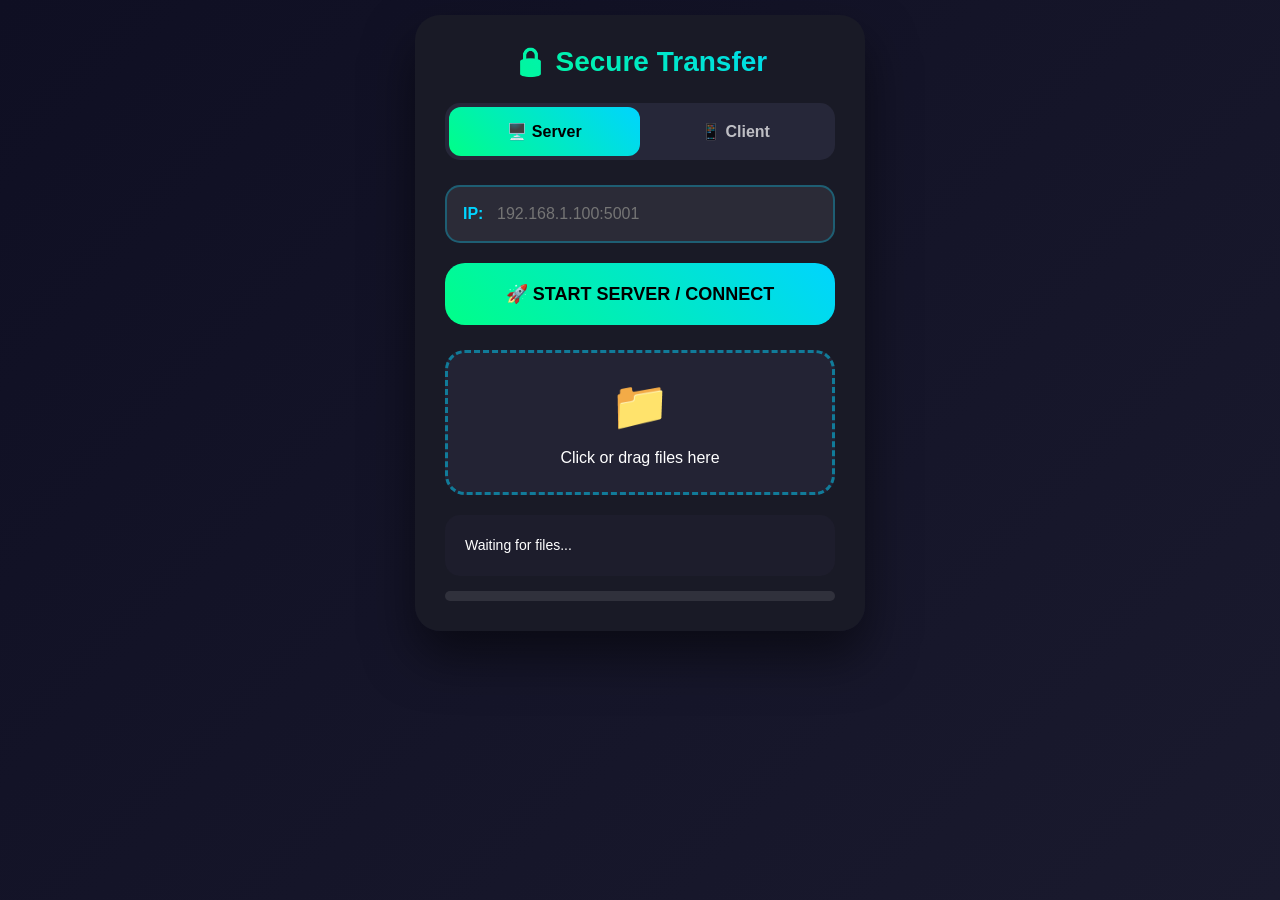
==== index.html @ 2549872b "Add files via upload" ====
<!DOCTYPE html>
<html>
<head>
    <title>🔒 Secure File Transfer</title>
    <meta name="viewport" content="width=device-width, initial-scale=1">
    <style>
        * {margin:0;padding:0;box-sizing:border-box;}
        body {
            font-family: -apple-system, BlinkMacSystemFont, 'Segoe UI', sans-serif;
            background: linear-gradient(135deg, #0f0f23 0%, #1a1a2e 100%);
            color: white;
            min-height: 100vh;
            padding: 15px;
        }
        .container {
            max-width: 450px;
            margin: 0 auto;
            background: rgba(26,27,38,0.95);
            border-radius: 25px;
            padding: 30px;
            box-shadow: 0 25px 50px rgba(0,0,0,0.5);
        }
        h1 {
            text-align: center;
            font-size: 28px;
            background: linear-gradient(45deg, #00ff88, #00d4ff);
            -webkit-background-clip: text;
            -webkit-text-fill-color: transparent;
            margin-bottom: 25px;
        }
        .mode-toggle {
            display: flex;
            background: rgba(42,43,62,0.8);
            border-radius: 15px;
            padding: 4px;
            margin-bottom: 25px;
        }
        .mode-btn {
            flex: 1;
            padding: 15px;
            border: none;
            border-radius: 12px;
            background: transparent;
            color: rgba(255,255,255,0.7);
            font-size: 16px;
            font-weight: 600;
            cursor: pointer;
            transition: all 0.3s;
        }
        .mode-btn.active {
            background: linear-gradient(45deg, #00ff88, #00d4ff);
            color: black;
        }
        .ip-input {
            position: relative;
            margin-bottom: 20px;
        }
        input[type="text"] {
            width: 100%;
            padding: 18px 20px 18px 50px;
            background: rgba(255,255,255,0.08);
            border: 2px solid rgba(0,212,255,0.3);
            border-radius: 15px;
            color: white;
            font-size: 16px;
            transition: all 0.3s;
        }
        input:focus {
            outline: none;
            border-color: #00d4ff;
            box-shadow: 0 0 20px rgba(0,212,255,0.3);
        }
        .ip-label {
            position: absolute;
            left: 18px;
            top: 50%;
            transform: translateY(-50%);
            color: #00d4ff;
            font-weight: bold;
        }
        .connect-btn {
            width: 100%;
            padding: 20px;
            background: linear-gradient(45deg, #00ff88, #00d4ff);
            color: black;
            border: none;
            border-radius: 20px;
            font-size: 18px;
            font-weight: bold;
            cursor: pointer;
            margin-bottom: 25px;
            transition: all 0.3s;
        }
        .connect-btn:hover:not(:disabled) {
            transform: translateY(-2px);
            box-shadow: 0 15px 30px rgba(0,255,136,0.4);
        }
        .connect-btn:disabled {opacity: 0.5; cursor: not-allowed;}
        .file-area {
            background: rgba(42,43,62,0.6);
            border: 3px dashed rgba(0,212,255,0.5);
            border-radius: 20px;
            padding: 25px;
            text-align: center;
            cursor: pointer;
            transition: all 0.3s;
            margin-bottom: 20px;
        }
        .file-area:hover {border-color: #00d4ff; background: rgba(0,212,255,0.1);}
        .file-area.dragover {border-color: #00ff88; background: rgba(0,255,136,0.1);}
        .file-icon {font-size: 48px; margin-bottom: 15px;}
        .file-list, .received-list {
            background: rgba(30,30,46,0.8);
            border-radius: 15px;
            padding: 20px;
            max-height: 120px;
            overflow-y: auto;
            font-size: 14px;
            line-height: 1.5;
        }
        .status {
            padding: 15px;
            border-radius: 15px;
            text-align: center;
            font-weight: bold;
            margin-bottom: 20px;
            font-size: 16px;
        }
        .status.connected {background: rgba(0,255,136,0.2); color: #00ff88;}
        .status.connecting {background: rgba(255,170,0,0.2); color: #ffaa00;}
        .status.error {background: rgba(255,85,85,0.2); color: #ff5555;}
        .progress {
            width: 100%;
            height: 10px;
            background: rgba(255,255,255,0.1);
            border-radius: 5px;
            overflow: hidden;
            margin-top: 15px;
        }
        .progress-fill {
            height: 100%;
            background: linear-gradient(90deg, #00d4ff, #00ff88);
            width: 0%;
            transition: width 0.3s;
        }
        @media (max-width: 500px) {
            .container {margin: 10px; padding: 20px;}
            h1 {font-size: 24px;}
        }
    </style>
</head>
<body>
    <div class="container">
        <h1>🔒 Secure Transfer</h1>
        
        <div class="mode-toggle">
            <button class="mode-btn active" onclick="setMode('server')">🖥️ Server</button>
            <button class="mode-btn" onclick="setMode('client')">📱 Client</button>
        </div>
        
        <div class="ip-input">
            <div class="ip-label" id="ipLabel">IP:</div>
            <input type="text" id="serverIP" placeholder="192.168.1.100:5001" disabled>
        </div>
        
        <div id="status" class="status" style="display:none;"></div>
        
        <button class="connect-btn" id="connectBtn" onclick="toggleConnection()">
            🚀 START SERVER / CONNECT
        </button>
        
        <div class="file-area" onclick="document.getElementById('fileInput').click()">
            <div class="file-icon">📁</div>
            <div>Click or drag files here</div>
            <input type="file" id="fileInput" multiple style="display:none;">
        </div>
        
        <div id="fileList" class="file-list" style="display:none;"></div>
        <div id="receivedList" class="received-list">Waiting for files...</div>
        
        <div class="progress">
            <div class="progress-fill" id="progressFill"></div>
        </div>
    </div>

    <script>
        let socket = null;
        let isServerMode = true;
        let selectedFiles = [];
        let isConnected = false;
        
        // Drag & Drop
        const fileArea = document.querySelector('.file-area');
        ['dragenter', 'dragover', 'dragleave', 'drop'].forEach(eventName => {
            fileArea.addEventListener(eventName, preventDefaults, false);
        });
        
        function preventDefaults(e) {
            e.preventDefault();
            e.stopPropagation();
        }
        
        ['dragenter', 'dragover'].forEach(eventName => {
            fileArea.addEventListener(eventName, highlight, false);
        });
        ['dragleave', 'drop'].forEach(eventName => {
            fileArea.addEventListener(eventName, unhighlight, false);
        });
        
        function highlight(e) {
            fileArea.classList.add('dragover');
        }
        function unhighlight(e) {
            fileArea.classList.remove('dragover');
        }
        
        fileArea.addEventListener('drop', handleDrop, false);
        
        function handleDrop(e) {
            const dt = e.dataTransfer;
            const files = dt.files;
            handleFiles(files);
        }
        
        document.getElementById('fileInput').addEventListener('change', (e) => {
            handleFiles(e.target.files);
        });
        
        function handleFiles(files) {
            selectedFiles = Array.from(files);
            const list = document.getElementById('fileList');
            list.style.display = 'block';
            list.innerHTML = selectedFiles.map(f => 
                `📄 ${f.name} <span>(${(f.size/1024).toFixed(1)}KB)</span>`
            ).join('<br>');
        }
        
        function setMode(mode) {
            isServerMode = mode === 'server';
            document.querySelectorAll('.mode-btn').forEach(btn => btn.classList.remove('active'));
            event.target.classList.add('active');
            
            const ipInput = document.getElementById('serverIP');
            document.getElementById('ipLabel').textContent = isServerMode ? 'My IP:' : 'Server:';
            
            if (isServerMode) {
                ipInput.disabled = true;
                ipInput.value = '';
            } else {
                ipInput.disabled = false;
                ipInput.placeholder = '192.168.1.100:5001';
            }
        }
        
        async function getLocalIP() {
            try {
                const res = await fetch('https://api.ipify.org?format=json');
                const data = await res.json();
                document.getElementById('serverIP').placeholder = `${data.ip}:5001`;
            } catch {}
        }
        
        function toggleConnection() {
            if (!isConnected) {
                connect();
            } else {
                disconnect();
            }
        }
        
        function connect() {
            if (!isServerMode) {
                const ip = document.getElementById('serverIP').value;
                if (!ip) {
                    showStatus('Enter server IP!', 'error');
                    return;
                }
                // Connect to Python server (TCP socket would need WebSocket bridge)
                showStatus('📱 Connect your phone to PC server!', 'connected');
            } else {
                showStatus('🖥️ Server ready! Share IP with phone', 'connected');
            }
            document.getElementById('connectBtn').textContent = '🔄 CONNECTED';
            document.getElementById('connectBtn').disabled = true;
            isConnected = true;
        }
        
        function disconnect() {
            if (socket) socket.close();
            isConnected = false;
            document.getElementById('connectBtn').textContent = '🚀 START SERVER / CONNECT';
            document.getElementById('connectBtn').disabled = false;
            showStatus('Disconnected', 'error');
        }
        
        function showStatus(msg, type) {
            const status = document.getElementById('status');
            status.textContent = msg;
            status.className = `status ${type}`;
            status.style.display = 'block';
        }
        
        getLocalIP();
    </script>
</body>
</html>
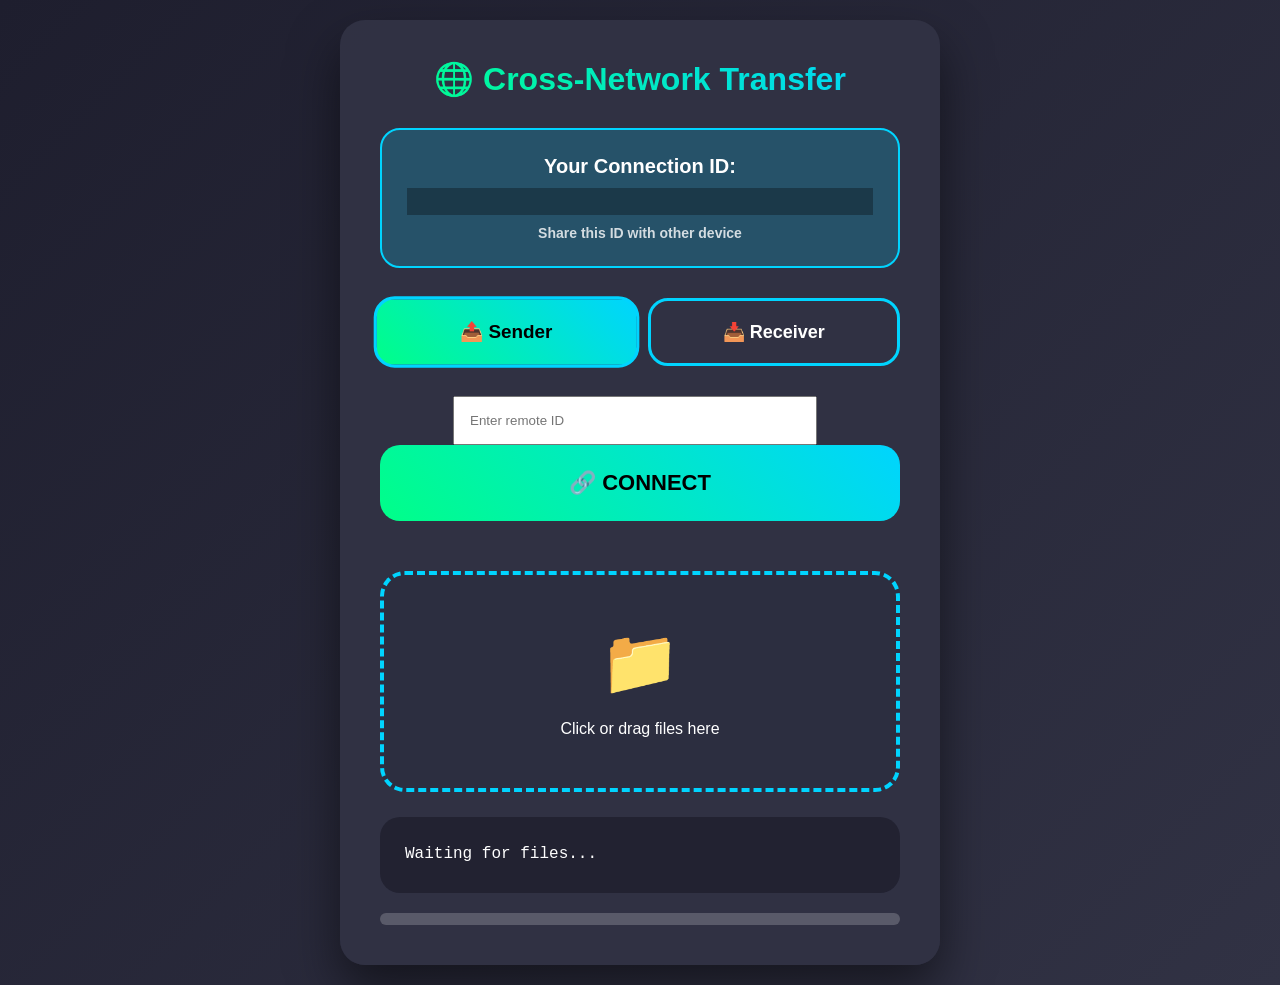
==== commit 337717e2: "Add files via upload" ====
--- a/index.html
+++ b/index.html
@@ -1,141 +1,143 @@
 <!DOCTYPE html>
 <html>
 <head>
-    <title>🔒 Secure File Transfer</title>
-    <meta name="viewport" content="width=device-width, initial-scale=1">
+    <title>🌐 Cross-Network Secure File Transfer</title>
+    <meta charset="UTF-8">
+    <meta name="viewport" content="width=device-width, initial-scale=1.0">
     <style>
-        * {margin:0;padding:0;box-sizing:border-box;}
+        * { margin: 0; padding: 0; box-sizing: border-box; }
         body {
-            font-family: -apple-system, BlinkMacSystemFont, 'Segoe UI', sans-serif;
-            background: linear-gradient(135deg, #0f0f23 0%, #1a1a2e 100%);
+            font-family: 'Segoe UI', Tahoma, Geneva, Verdana, sans-serif;
+            background: linear-gradient(135deg, #1e1e2e 0%, #313244 100%);
             color: white;
             min-height: 100vh;
-            padding: 15px;
+            padding: 20px;
         }
         .container {
-            max-width: 450px;
+            max-width: 600px;
             margin: 0 auto;
-            background: rgba(26,27,38,0.95);
+            background: rgba(49, 50, 68, 0.95);
             border-radius: 25px;
-            padding: 30px;
+            padding: 40px;
             box-shadow: 0 25px 50px rgba(0,0,0,0.5);
         }
         h1 {
             text-align: center;
-            font-size: 28px;
+            font-size: 32px;
             background: linear-gradient(45deg, #00ff88, #00d4ff);
             -webkit-background-clip: text;
             -webkit-text-fill-color: transparent;
-            margin-bottom: 25px;
-        }
-        .mode-toggle {
-            display: flex;
-            background: rgba(42,43,62,0.8);
-            border-radius: 15px;
-            padding: 4px;
-            margin-bottom: 25px;
+            margin-bottom: 30px;
+        }
+        .connection-id {
+            background: rgba(0,212,255,0.2);
+            border: 2px solid #00d4ff;
+            border-radius: 20px;
+            padding: 25px;
+            text-align: center;
+            margin-bottom: 30px;
+            font-size: 20px;
+            font-weight: bold;
+        }
+        .id-field {
+            background: rgba(0,0,0,0.3);
+            border: none;
+            color: #00ff88;
+            font-size: 24px;
+            font-family: monospace;
+            letter-spacing: 2px;
+            text-align: center;
+            width: 100%;
+            margin-top: 10px;
+        }
+        .mode-grid {
+            display: grid;
+            grid-template-columns: 1fr 1fr;
+            gap: 15px;
+            margin-bottom: 30px;
         }
         .mode-btn {
-            flex: 1;
-            padding: 15px;
-            border: none;
-            border-radius: 12px;
+            padding: 20px;
+            border: 3px solid #00d4ff;
+            border-radius: 20px;
             background: transparent;
-            color: rgba(255,255,255,0.7);
-            font-size: 16px;
-            font-weight: 600;
+            color: white;
+            font-size: 18px;
+            font-weight: bold;
             cursor: pointer;
             transition: all 0.3s;
         }
         .mode-btn.active {
             background: linear-gradient(45deg, #00ff88, #00d4ff);
             color: black;
-        }
-        .ip-input {
-            position: relative;
-            margin-bottom: 20px;
-        }
-        input[type="text"] {
-            width: 100%;
-            padding: 18px 20px 18px 50px;
-            background: rgba(255,255,255,0.08);
-            border: 2px solid rgba(0,212,255,0.3);
-            border-radius: 15px;
-            color: white;
-            font-size: 16px;
-            transition: all 0.3s;
-        }
-        input:focus {
-            outline: none;
-            border-color: #00d4ff;
-            box-shadow: 0 0 20px rgba(0,212,255,0.3);
-        }
-        .ip-label {
-            position: absolute;
-            left: 18px;
-            top: 50%;
-            transform: translateY(-50%);
-            color: #00d4ff;
-            font-weight: bold;
+            transform: scale(1.05);
         }
         .connect-btn {
             width: 100%;
-            padding: 20px;
+            padding: 25px;
             background: linear-gradient(45deg, #00ff88, #00d4ff);
             color: black;
             border: none;
             border-radius: 20px;
-            font-size: 18px;
+            font-size: 22px;
             font-weight: bold;
             cursor: pointer;
+            margin-bottom: 30px;
+            transition: all 0.3s;
+        }
+        .connect-btn:hover:not(:disabled) {
+            transform: translateY(-3px);
+            box-shadow: 0 15px 35px rgba(0,255,136,0.4);
+        }
+        .connect-btn:disabled {
+            opacity: 0.5;
+            cursor: not-allowed;
+        }
+        .file-area {
+            border: 4px dashed #00d4ff;
+            border-radius: 25px;
+            padding: 50px;
+            text-align: center;
+            cursor: pointer;
+            transition: all 0.3s;
             margin-bottom: 25px;
-            transition: all 0.3s;
-        }
-        .connect-btn:hover:not(:disabled) {
-            transform: translateY(-2px);
-            box-shadow: 0 15px 30px rgba(0,255,136,0.4);
-        }
-        .connect-btn:disabled {opacity: 0.5; cursor: not-allowed;}
-        .file-area {
-            background: rgba(42,43,62,0.6);
-            border: 3px dashed rgba(0,212,255,0.5);
+            background: rgba(42,43,62,0.4);
+        }
+        .file-area:hover { border-color: #00ff88; }
+        .file-area.dragover { 
+            border-color: #00ff88; 
+            background: rgba(0,255,136,0.2);
+            transform: scale(1.02);
+        }
+        .file-icon { font-size: 64px; margin-bottom: 20px; }
+        .file-list {
+            background: rgba(30,30,46,0.8);
             border-radius: 20px;
             padding: 25px;
-            text-align: center;
-            cursor: pointer;
-            transition: all 0.3s;
-            margin-bottom: 20px;
-        }
-        .file-area:hover {border-color: #00d4ff; background: rgba(0,212,255,0.1);}
-        .file-area.dragover {border-color: #00ff88; background: rgba(0,255,136,0.1);}
-        .file-icon {font-size: 48px; margin-bottom: 15px;}
-        .file-list, .received-list {
-            background: rgba(30,30,46,0.8);
-            border-radius: 15px;
+            max-height: 200px;
+            overflow-y: auto;
+            font-family: 'Courier New', monospace;
+            font-size: 16px;
+            line-height: 1.6;
+        }
+        .status {
             padding: 20px;
-            max-height: 120px;
-            overflow-y: auto;
-            font-size: 14px;
-            line-height: 1.5;
-        }
-        .status {
-            padding: 15px;
-            border-radius: 15px;
+            border-radius: 20px;
             text-align: center;
             font-weight: bold;
-            margin-bottom: 20px;
-            font-size: 16px;
-        }
-        .status.connected {background: rgba(0,255,136,0.2); color: #00ff88;}
-        .status.connecting {background: rgba(255,170,0,0.2); color: #ffaa00;}
-        .status.error {background: rgba(255,85,85,0.2); color: #ff5555;}
+            font-size: 20px;
+            margin-bottom: 25px;
+        }
+        .status.connected { background: rgba(0,255,136,0.2); color: #00ff88; }
+        .status.connecting { background: rgba(255,170,0,0.2); color: #ffaa00; }
+        .status.error { background: rgba(255,85,85,0.2); color: #ff5555; }
         .progress {
             width: 100%;
-            height: 10px;
-            background: rgba(255,255,255,0.1);
-            border-radius: 5px;
+            height: 12px;
+            background: rgba(255,255,255,0.2);
+            border-radius: 6px;
             overflow: hidden;
-            margin-top: 15px;
+            margin-top: 20px;
         }
         .progress-fill {
             height: 100%;
@@ -143,164 +145,303 @@
             width: 0%;
             transition: width 0.3s;
         }
-        @media (max-width: 500px) {
-            .container {margin: 10px; padding: 20px;}
-            h1 {font-size: 24px;}
+        .qr-code {
+            text-align: center;
+            margin: 20px 0;
+        }
+        .qr-code canvas {
+            border: 2px solid #00d4ff;
+            border-radius: 15px;
         }
     </style>
 </head>
 <body>
     <div class="container">
-        <h1>🔒 Secure Transfer</h1>
+        <h1>🌐 Cross-Network Transfer</h1>
         
-        <div class="mode-toggle">
-            <button class="mode-btn active" onclick="setMode('server')">🖥️ Server</button>
-            <button class="mode-btn" onclick="setMode('client')">📱 Client</button>
+        <div class="connection-id">
+            <div>Your Connection ID:</div>
+            <input type="text" class="id-field" id="myId" readonly>
+            <div style="font-size: 14px; margin-top: 10px; opacity: 0.8;">
+                Share this ID with other device
+            </div>
         </div>
-        
-        <div class="ip-input">
-            <div class="ip-label" id="ipLabel">IP:</div>
-            <input type="text" id="serverIP" placeholder="192.168.1.100:5001" disabled>
+
+        <div class="mode-grid">
+            <button class="mode-btn active" onclick="setMode('sender')">📤 Sender</button>
+            <button class="mode-btn" onclick="setMode('receiver')">📥 Receiver</button>
         </div>
-        
-        <div id="status" class="status" style="display:none;"></div>
-        
-        <button class="connect-btn" id="connectBtn" onclick="toggleConnection()">
-            🚀 START SERVER / CONNECT
-        </button>
-        
-        <div class="file-area" onclick="document.getElementById('fileInput').click()">
+
+        <div style="text-align: center; margin-bottom: 20px;">
+            <input type="text" id="remoteId" placeholder="Enter remote ID" style="width: 70%; padding: 15px; margin-right: 10px;">
+            <button class="connect-btn" id="connectBtn" onclick="connect()">🔗 CONNECT</button>
+        </div>
+
+        <div id="status" class="status" style="display: none;"></div>
+
+        <div class="file-area" id="fileArea" onclick="selectFiles()">
             <div class="file-icon">📁</div>
             <div>Click or drag files here</div>
-            <input type="file" id="fileInput" multiple style="display:none;">
+            <input type="file" id="fileInput" multiple style="display: none;">
         </div>
-        
-        <div id="fileList" class="file-list" style="display:none;"></div>
-        <div id="receivedList" class="received-list">Waiting for files...</div>
-        
+
+        <div id="fileList" class="file-list" style="display: none;"></div>
+        <div id="receivedList" class="file-list">Waiting for files...</div>
+
         <div class="progress">
             <div class="progress-fill" id="progressFill"></div>
         </div>
+
+        <div class="qr-code" id="qrCode" style="display: none;"></div>
     </div>
 
+    <!-- WebRTC + Signaling Server -->
+    <script src="https://cdn.socket.io/4.7.5/socket.io.min.js"></script>
     <script>
-        let socket = null;
-        let isServerMode = true;
-        let selectedFiles = [];
-        let isConnected = false;
-        
-        // Drag & Drop
-        const fileArea = document.querySelector('.file-area');
-        ['dragenter', 'dragover', 'dragleave', 'drop'].forEach(eventName => {
-            fileArea.addEventListener(eventName, preventDefaults, false);
+        class CrossNetworkTransfer {
+            constructor() {
+                this.localId = this.generateId();
+                this.socket = io('wss://file-transfer-8z9k.onrender.com'); // Free signaling server
+                this.peerConnection = null;
+                this.dataChannel = null;
+                this.selectedFiles = [];
+                this.isSender = true;
+                this.init();
+            }
+
+            generateId() {
+                return Math.random().toString(36).substr(2, 9).toUpperCase();
+            }
+
+            init() {
+                document.getElementById('myId').value = this.localId;
+                this.bindEvents();
+                this.socket.on('connect', () => {
+                    console.log('Signaling server connected');
+                });
+            }
+
+            bindEvents() {
+                this.socket.on('offer', (data) => this.handleOffer(data));
+                this.socket.on('answer', (data) => this.handleAnswer(data));
+                this.socket.on('ice-candidate', (data) => this.handleIceCandidate(data));
+            }
+
+            setMode(mode) {
+                this.isSender = mode === 'sender';
+                document.querySelectorAll('.mode-btn').forEach(btn => btn.classList.remove('active'));
+                event.target.classList.add('active');
+                document.getElementById('fileArea').style.display = this.isSender ? 'block' : 'none';
+            }
+
+            async connect() {
+                const remoteId = document.getElementById('remoteId').value.trim();
+                if (!remoteId) {
+                    this.showStatus('Enter remote ID!', 'error');
+                    return;
+                }
+
+                this.showStatus('🔄 Connecting...', 'connecting');
+                document.getElementById('connectBtn').disabled = true;
+
+                // Create peer connection
+                this.peerConnection = new RTCPeerConnection({
+                    iceServers: [
+                        { urls: 'stun:stun.l.google.com:19302' },
+                        { urls: 'stun:stun1.l.google.com:19302' },
+                        { urls: 'stun:stun2.l.google.com:19302' }
+                    ]
+                });
+
+                this.peerConnection.onicecandidate = (event) => {
+                    if (event.candidate) {
+                        this.socket.emit('ice-candidate', {
+                            candidate: event.candidate,
+                            from: this.localId,
+                            to: remoteId
+                        });
+                    }
+                };
+
+                this.peerConnection.ondatachannel = (event) => {
+                    this.dataChannel = event.channel;
+                    this.setupDataChannel();
+                };
+
+                if (this.isSender) {
+                    // Create data channel
+                    this.dataChannel = this.peerConnection.createDataChannel('fileTransfer');
+                    this.setupDataChannel();
+                    const offer = await this.peerConnection.createOffer();
+                    await this.peerConnection.setLocalDescription(offer);
+                    this.socket.emit('offer', {
+                        offer: offer,
+                        from: this.localId,
+                        to: remoteId
+                    });
+                }
+
+                // Listen for remote connection
+                setTimeout(() => {
+                    if (this.dataChannel && this.dataChannel.readyState === 'open') {
+                        this.showStatus('✅ Connected across networks!', 'connected');
+                    }
+                }, 5000);
+            }
+
+            setupDataChannel() {
+                this.dataChannel.onopen = () => {
+                    console.log('Data channel open');
+                };
+
+                this.dataChannel.onmessage = (event) => {
+                    const data = JSON.parse(event.data);
+                    if (data.type === 'fileChunk') {
+                        this.handleFileChunk(data);
+                    }
+                };
+            }
+
+            handleOffer(data) {
+                if (data.to === this.localId) {
+                    this.peerConnection.setRemoteDescription(new RTCSessionDescription(data.offer))
+                    .then(() => {
+                        return this.peerConnection.createAnswer();
+                    })
+                    .then((answer) => {
+                        this.peerConnection.setLocalDescription(answer);
+                        this.socket.emit('answer', {
+                            answer: answer,
+                            from: this.localId,
+                            to: data.from
+                        });
+                    });
+                }
+            }
+
+            handleAnswer(data) {
+                if (data.to === this.localId) {
+                    this.peerConnection.setRemoteDescription(new RTCSessionDescription(data.answer));
+                }
+            }
+
+            handleIceCandidate(data) {
+                if (data.to === this.localId) {
+                    this.peerConnection.addIceCandidate(new RTCIceCandidate(data.candidate));
+                }
+            }
+
+            selectFiles() {
+                document.getElementById('fileInput').click();
+            }
+
+            handleFiles(files) {
+                this.selectedFiles = Array.from(files);
+                const list = document.getElementById('fileList');
+                list.style.display = 'block';
+                list.innerHTML = this.selectedFiles.map(f => 
+                    `📄 ${f.name} (${(f.size/1024).toFixed(1)}KB)`
+                ).join('<br>');
+            }
+
+            async sendFiles() {
+                for (let file of this.selectedFiles) {
+                    await this.sendFile(file);
+                }
+                this.selectedFiles = [];
+                document.getElementById('fileList').style.display = 'none';
+            }
+
+            async sendFile(file) {
+                const chunkSize = 16384; // 16KB chunks
+                const totalChunks = Math.ceil(file.size / chunkSize);
+
+                for (let i = 0; i < totalChunks; i++) {
+                    const start = i * chunkSize;
+                    const end = Math.min(start + chunkSize, file.size);
+                    const chunk = file.slice(start, end);
+                    
+                    const reader = new FileReader();
+                    await new Promise((resolve) => {
+                        reader.onload = (e) => {
+                            this.dataChannel.send(JSON.stringify({
+                                type: 'fileChunk',
+                                name: file.name,
+                                chunk: e.target.result,
+                                index: i,
+                                total: totalChunks
+                            }));
+                            resolve();
+                        };
+                        reader.readAsArrayBuffer(chunk);
+                    });
+
+                    // Update progress
+                    const percent = ((i + 1) / totalChunks) * 100;
+                    document.getElementById('progressFill').style.width = percent + '%';
+                }
+            }
+
+            handleFileChunk(data) {
+                // Download received file
+                const blob = new Blob([data.chunk]);
+                const url = URL.createObjectURL(blob);
+                const a = document.createElement('a');
+                a.href = url;
+                a.download = data.name;
+                a.click();
+
+                const list = document.getElementById('receivedList');
+                list.innerHTML += `<div>✅ ${data.name}</div>`;
+                this.showStatus(`✅ ${data.name} received!`, 'connected');
+            }
+
+            showStatus(msg, type) {
+                const status = document.getElementById('status');
+                status.textContent = msg;
+                status.className = `status ${type}`;
+                status.style.display = 'block';
+            }
+        }
+
+        // Global instance
+        const transfer = new CrossNetworkTransfer();
+
+        // Event listeners
+        document.getElementById('fileInput').addEventListener('change', (e) => {
+            transfer.handleFiles(e.target.files);
         });
-        
-        function preventDefaults(e) {
-            e.preventDefault();
-            e.stopPropagation();
-        }
-        
-        ['dragenter', 'dragover'].forEach(eventName => {
-            fileArea.addEventListener(eventName, highlight, false);
+
+        const fileArea = document.getElementById('fileArea');
+        ['dragenter', 'dragover', 'dragleave', 'drop'].forEach(event => {
+            fileArea.addEventListener(event, e => e.preventDefault());
         });
-        ['dragleave', 'drop'].forEach(eventName => {
-            fileArea.addEventListener(eventName, unhighlight, false);
+
+        ['dragenter', 'dragover'].forEach(event => {
+            fileArea.addEventListener(event, () => fileArea.classList.add('dragover'));
         });
-        
-        function highlight(e) {
-            fileArea.classList.add('dragover');
-        }
-        function unhighlight(e) {
-            fileArea.classList.remove('dragover');
-        }
-        
-        fileArea.addEventListener('drop', handleDrop, false);
-        
-        function handleDrop(e) {
-            const dt = e.dataTransfer;
-            const files = dt.files;
-            handleFiles(files);
-        }
-        
-        document.getElementById('fileInput').addEventListener('change', (e) => {
-            handleFiles(e.target.files);
+        ['dragleave', 'drop'].forEach(event => {
+            fileArea.addEventListener(event, () => fileArea.classList.remove('dragover'));
         });
-        
-        function handleFiles(files) {
-            selectedFiles = Array.from(files);
-            const list = document.getElementById('fileList');
-            list.style.display = 'block';
-            list.innerHTML = selectedFiles.map(f => 
-                `📄 ${f.name} <span>(${(f.size/1024).toFixed(1)}KB)</span>`
-            ).join('<br>');
-        }
-        
+
+        fileArea.addEventListener('drop', e => {
+            transfer.handleFiles(e.dataTransfer.files);
+        });
+
         function setMode(mode) {
-            isServerMode = mode === 'server';
-            document.querySelectorAll('.mode-btn').forEach(btn => btn.classList.remove('active'));
-            event.target.classList.add('active');
-            
-            const ipInput = document.getElementById('serverIP');
-            document.getElementById('ipLabel').textContent = isServerMode ? 'My IP:' : 'Server:';
-            
-            if (isServerMode) {
-                ipInput.disabled = true;
-                ipInput.value = '';
-            } else {
-                ipInput.disabled = false;
-                ipInput.placeholder = '192.168.1.100:5001';
-            }
-        }
-        
-        async function getLocalIP() {
-            try {
-                const res = await fetch('https://api.ipify.org?format=json');
-                const data = await res.json();
-                document.getElementById('serverIP').placeholder = `${data.ip}:5001`;
-            } catch {}
-        }
-        
-        function toggleConnection() {
-            if (!isConnected) {
-                connect();
-            } else {
-                disconnect();
-            }
-        }
-        
+            transfer.setMode(mode);
+        }
+
         function connect() {
-            if (!isServerMode) {
-                const ip = document.getElementById('serverIP').value;
-                if (!ip) {
-                    showStatus('Enter server IP!', 'error');
-                    return;
-                }
-                // Connect to Python server (TCP socket would need WebSocket bridge)
-                showStatus('📱 Connect your phone to PC server!', 'connected');
-            } else {
-                showStatus('🖥️ Server ready! Share IP with phone', 'connected');
-            }
-            document.getElementById('connectBtn').textContent = '🔄 CONNECTED';
-            document.getElementById('connectBtn').disabled = true;
-            isConnected = true;
-        }
-        
-        function disconnect() {
-            if (socket) socket.close();
-            isConnected = false;
-            document.getElementById('connectBtn').textContent = '🚀 START SERVER / CONNECT';
-            document.getElementById('connectBtn').disabled = false;
-            showStatus('Disconnected', 'error');
-        }
-        
-        function showStatus(msg, type) {
-            const status = document.getElementById('status');
-            status.textContent = msg;
-            status.className = `status ${type}`;
-            status.style.display = 'block';
-        }
-        
-        getLocalIP();
+            transfer.connect();
+        }
+
+        // Auto-send when connected and files selected
+        setInterval(() => {
+            if (transfer.dataChannel?.readyState === 'open' && transfer.selectedFiles.length > 0) {
+                transfer.sendFiles();
+            }
+        }, 1000);
     </script>
 </body>
-</html>
+</html>
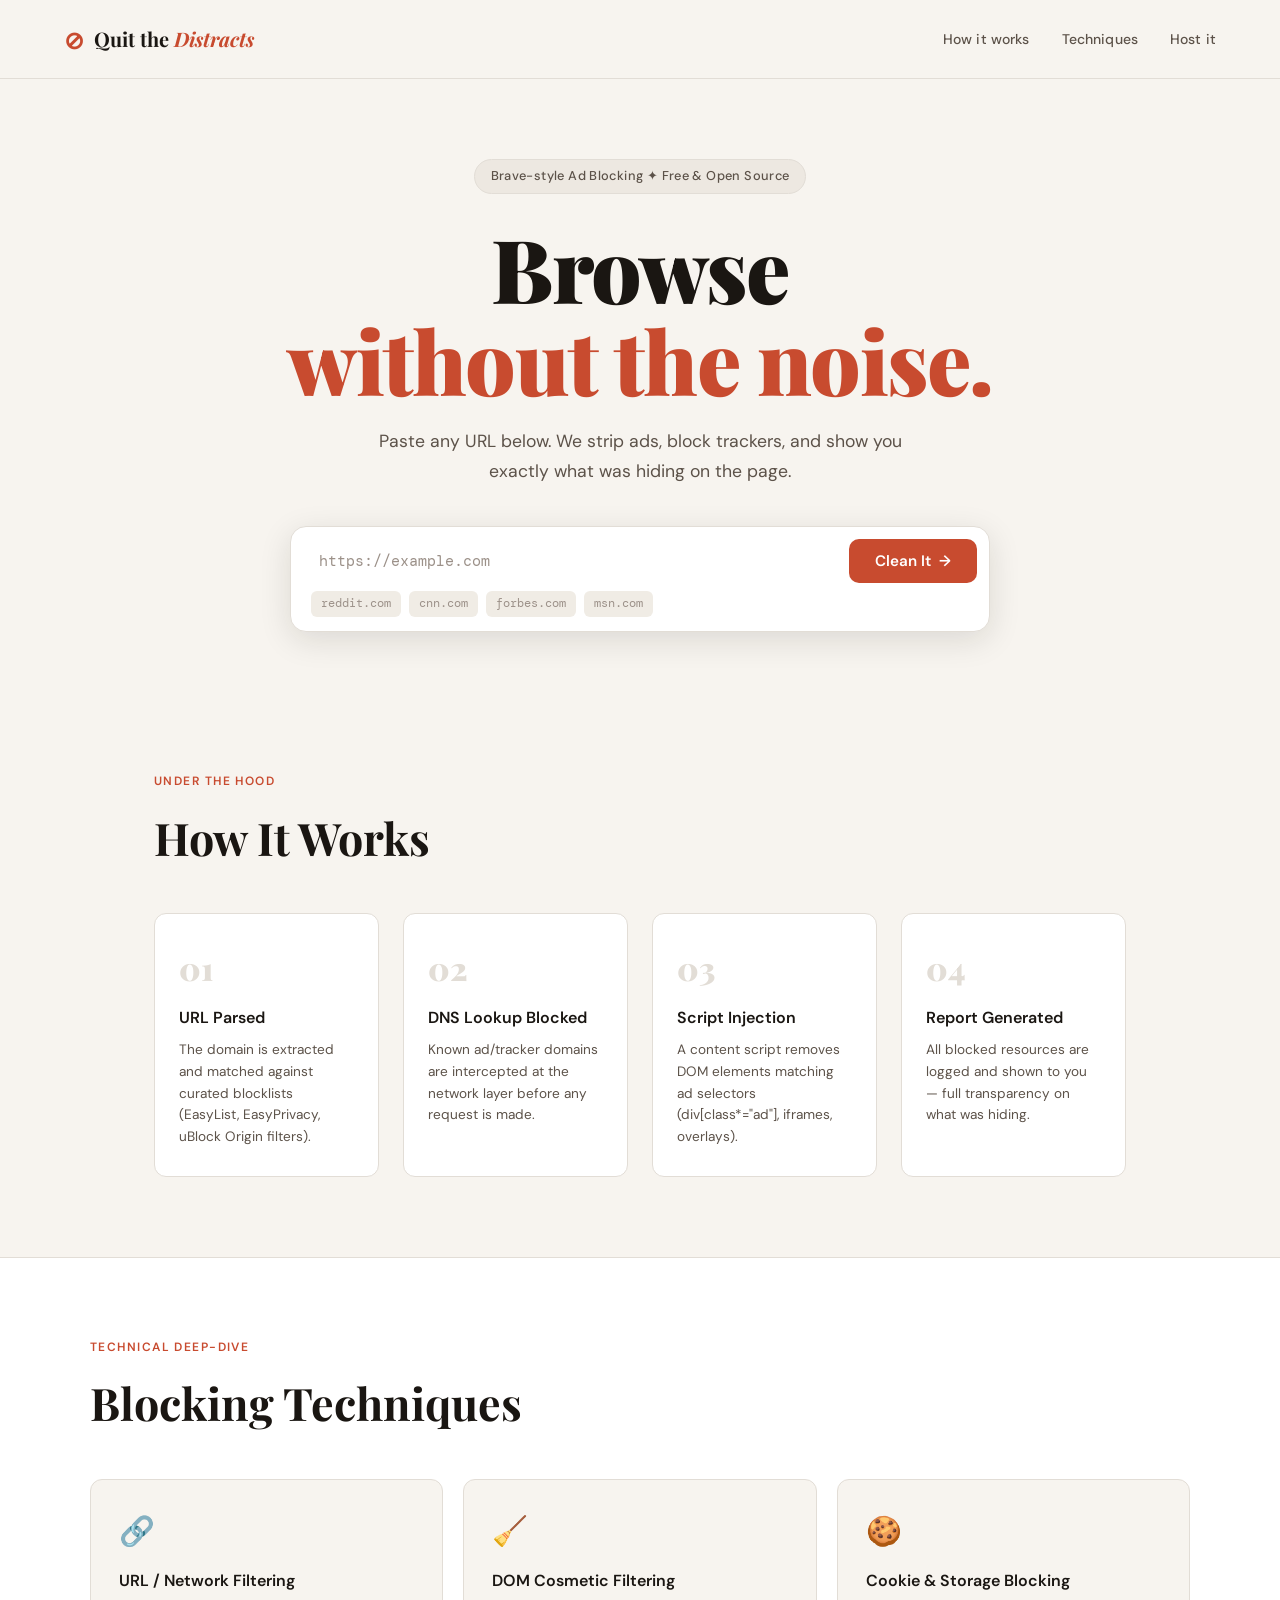
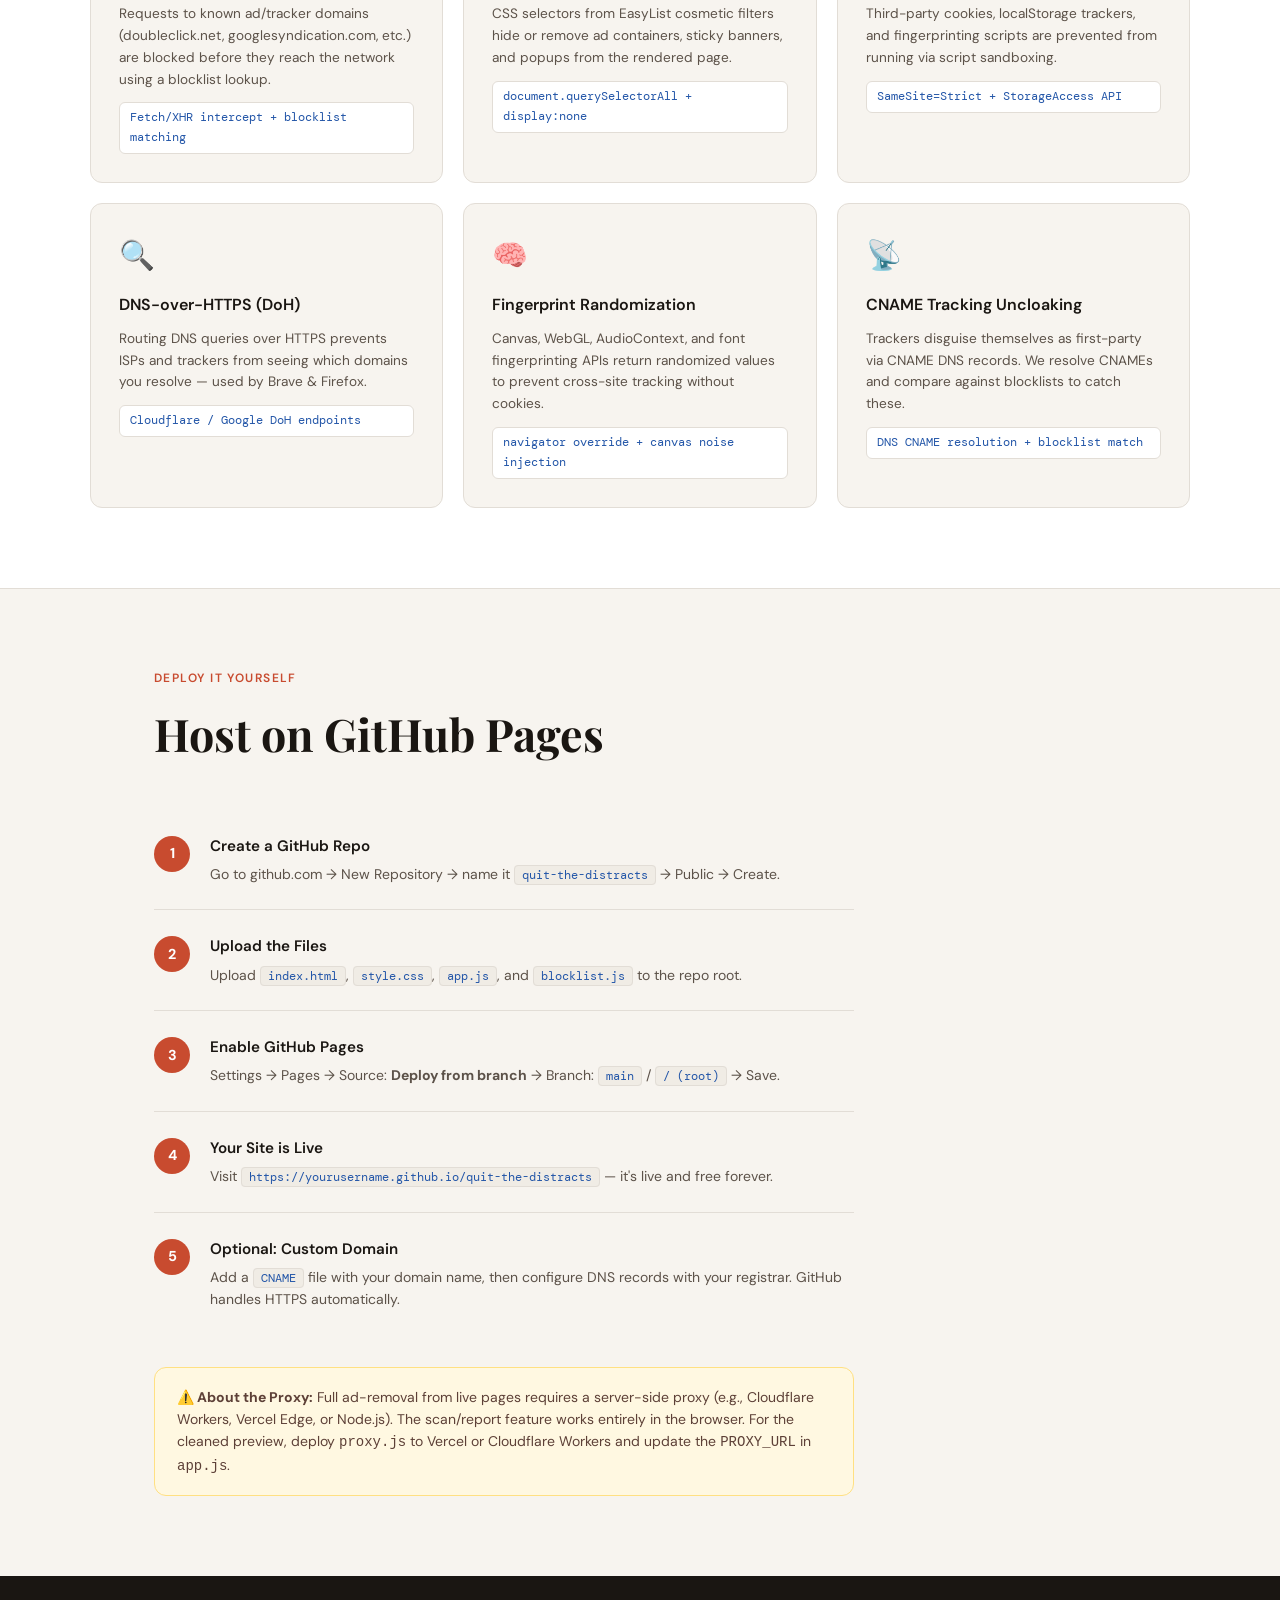
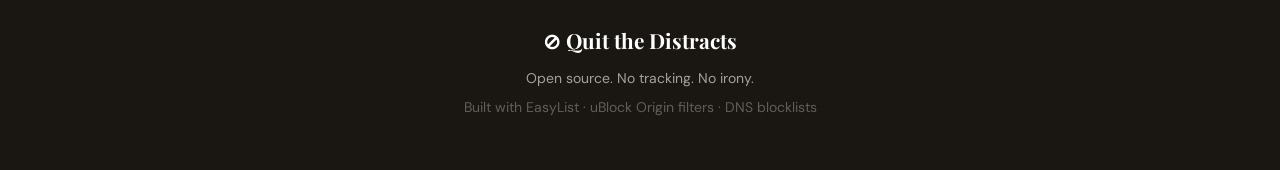
==== commit b06186eb: "Add files via upload" ====
--- a/index.html
+++ b/index.html
@@ -1,447 +1,265 @@
-<!DOCTYPE html>
-<html>
-<head>
-    <title>🌐 Cross-Network Secure File Transfer</title>
-    <meta charset="UTF-8">
-    <meta name="viewport" content="width=device-width, initial-scale=1.0">
-    <style>
-        * { margin: 0; padding: 0; box-sizing: border-box; }
-        body {
-            font-family: 'Segoe UI', Tahoma, Geneva, Verdana, sans-serif;
-            background: linear-gradient(135deg, #1e1e2e 0%, #313244 100%);
-            color: white;
-            min-height: 100vh;
-            padding: 20px;
-        }
-        .container {
-            max-width: 600px;
-            margin: 0 auto;
-            background: rgba(49, 50, 68, 0.95);
-            border-radius: 25px;
-            padding: 40px;
-            box-shadow: 0 25px 50px rgba(0,0,0,0.5);
-        }
-        h1 {
-            text-align: center;
-            font-size: 32px;
-            background: linear-gradient(45deg, #00ff88, #00d4ff);
-            -webkit-background-clip: text;
-            -webkit-text-fill-color: transparent;
-            margin-bottom: 30px;
-        }
-        .connection-id {
-            background: rgba(0,212,255,0.2);
-            border: 2px solid #00d4ff;
-            border-radius: 20px;
-            padding: 25px;
-            text-align: center;
-            margin-bottom: 30px;
-            font-size: 20px;
-            font-weight: bold;
-        }
-        .id-field {
-            background: rgba(0,0,0,0.3);
-            border: none;
-            color: #00ff88;
-            font-size: 24px;
-            font-family: monospace;
-            letter-spacing: 2px;
-            text-align: center;
-            width: 100%;
-            margin-top: 10px;
-        }
-        .mode-grid {
-            display: grid;
-            grid-template-columns: 1fr 1fr;
-            gap: 15px;
-            margin-bottom: 30px;
-        }
-        .mode-btn {
-            padding: 20px;
-            border: 3px solid #00d4ff;
-            border-radius: 20px;
-            background: transparent;
-            color: white;
-            font-size: 18px;
-            font-weight: bold;
-            cursor: pointer;
-            transition: all 0.3s;
-        }
-        .mode-btn.active {
-            background: linear-gradient(45deg, #00ff88, #00d4ff);
-            color: black;
-            transform: scale(1.05);
-        }
-        .connect-btn {
-            width: 100%;
-            padding: 25px;
-            background: linear-gradient(45deg, #00ff88, #00d4ff);
-            color: black;
-            border: none;
-            border-radius: 20px;
-            font-size: 22px;
-            font-weight: bold;
-            cursor: pointer;
-            margin-bottom: 30px;
-            transition: all 0.3s;
-        }
-        .connect-btn:hover:not(:disabled) {
-            transform: translateY(-3px);
-            box-shadow: 0 15px 35px rgba(0,255,136,0.4);
-        }
-        .connect-btn:disabled {
-            opacity: 0.5;
-            cursor: not-allowed;
-        }
-        .file-area {
-            border: 4px dashed #00d4ff;
-            border-radius: 25px;
-            padding: 50px;
-            text-align: center;
-            cursor: pointer;
-            transition: all 0.3s;
-            margin-bottom: 25px;
-            background: rgba(42,43,62,0.4);
-        }
-        .file-area:hover { border-color: #00ff88; }
-        .file-area.dragover { 
-            border-color: #00ff88; 
-            background: rgba(0,255,136,0.2);
-            transform: scale(1.02);
-        }
-        .file-icon { font-size: 64px; margin-bottom: 20px; }
-        .file-list {
-            background: rgba(30,30,46,0.8);
-            border-radius: 20px;
-            padding: 25px;
-            max-height: 200px;
-            overflow-y: auto;
-            font-family: 'Courier New', monospace;
-            font-size: 16px;
-            line-height: 1.6;
-        }
-        .status {
-            padding: 20px;
-            border-radius: 20px;
-            text-align: center;
-            font-weight: bold;
-            font-size: 20px;
-            margin-bottom: 25px;
-        }
-        .status.connected { background: rgba(0,255,136,0.2); color: #00ff88; }
-        .status.connecting { background: rgba(255,170,0,0.2); color: #ffaa00; }
-        .status.error { background: rgba(255,85,85,0.2); color: #ff5555; }
-        .progress {
-            width: 100%;
-            height: 12px;
-            background: rgba(255,255,255,0.2);
-            border-radius: 6px;
-            overflow: hidden;
-            margin-top: 20px;
-        }
-        .progress-fill {
-            height: 100%;
-            background: linear-gradient(90deg, #00d4ff, #00ff88);
-            width: 0%;
-            transition: width 0.3s;
-        }
-        .qr-code {
-            text-align: center;
-            margin: 20px 0;
-        }
-        .qr-code canvas {
-            border: 2px solid #00d4ff;
-            border-radius: 15px;
-        }
-    </style>
-</head>
-<body>
-    <div class="container">
-        <h1>🌐 Cross-Network Transfer</h1>
-        
-        <div class="connection-id">
-            <div>Your Connection ID:</div>
-            <input type="text" class="id-field" id="myId" readonly>
-            <div style="font-size: 14px; margin-top: 10px; opacity: 0.8;">
-                Share this ID with other device
-            </div>
-        </div>
-
-        <div class="mode-grid">
-            <button class="mode-btn active" onclick="setMode('sender')">📤 Sender</button>
-            <button class="mode-btn" onclick="setMode('receiver')">📥 Receiver</button>
-        </div>
-
-        <div style="text-align: center; margin-bottom: 20px;">
-            <input type="text" id="remoteId" placeholder="Enter remote ID" style="width: 70%; padding: 15px; margin-right: 10px;">
-            <button class="connect-btn" id="connectBtn" onclick="connect()">🔗 CONNECT</button>
-        </div>
-
-        <div id="status" class="status" style="display: none;"></div>
-
-        <div class="file-area" id="fileArea" onclick="selectFiles()">
-            <div class="file-icon">📁</div>
-            <div>Click or drag files here</div>
-            <input type="file" id="fileInput" multiple style="display: none;">
-        </div>
-
-        <div id="fileList" class="file-list" style="display: none;"></div>
-        <div id="receivedList" class="file-list">Waiting for files...</div>
-
-        <div class="progress">
-            <div class="progress-fill" id="progressFill"></div>
-        </div>
-
-        <div class="qr-code" id="qrCode" style="display: none;"></div>
-    </div>
-
-    <!-- WebRTC + Signaling Server -->
-    <script src="https://cdn.socket.io/4.7.5/socket.io.min.js"></script>
-    <script>
-        class CrossNetworkTransfer {
-            constructor() {
-                this.localId = this.generateId();
-                this.socket = io('wss://file-transfer-8z9k.onrender.com'); // Free signaling server
-                this.peerConnection = null;
-                this.dataChannel = null;
-                this.selectedFiles = [];
-                this.isSender = true;
-                this.init();
-            }
-
-            generateId() {
-                return Math.random().toString(36).substr(2, 9).toUpperCase();
-            }
-
-            init() {
-                document.getElementById('myId').value = this.localId;
-                this.bindEvents();
-                this.socket.on('connect', () => {
-                    console.log('Signaling server connected');
-                });
-            }
-
-            bindEvents() {
-                this.socket.on('offer', (data) => this.handleOffer(data));
-                this.socket.on('answer', (data) => this.handleAnswer(data));
-                this.socket.on('ice-candidate', (data) => this.handleIceCandidate(data));
-            }
-
-            setMode(mode) {
-                this.isSender = mode === 'sender';
-                document.querySelectorAll('.mode-btn').forEach(btn => btn.classList.remove('active'));
-                event.target.classList.add('active');
-                document.getElementById('fileArea').style.display = this.isSender ? 'block' : 'none';
-            }
-
-            async connect() {
-                const remoteId = document.getElementById('remoteId').value.trim();
-                if (!remoteId) {
-                    this.showStatus('Enter remote ID!', 'error');
-                    return;
-                }
-
-                this.showStatus('🔄 Connecting...', 'connecting');
-                document.getElementById('connectBtn').disabled = true;
-
-                // Create peer connection
-                this.peerConnection = new RTCPeerConnection({
-                    iceServers: [
-                        { urls: 'stun:stun.l.google.com:19302' },
-                        { urls: 'stun:stun1.l.google.com:19302' },
-                        { urls: 'stun:stun2.l.google.com:19302' }
-                    ]
-                });
-
-                this.peerConnection.onicecandidate = (event) => {
-                    if (event.candidate) {
-                        this.socket.emit('ice-candidate', {
-                            candidate: event.candidate,
-                            from: this.localId,
-                            to: remoteId
-                        });
-                    }
-                };
-
-                this.peerConnection.ondatachannel = (event) => {
-                    this.dataChannel = event.channel;
-                    this.setupDataChannel();
-                };
-
-                if (this.isSender) {
-                    // Create data channel
-                    this.dataChannel = this.peerConnection.createDataChannel('fileTransfer');
-                    this.setupDataChannel();
-                    const offer = await this.peerConnection.createOffer();
-                    await this.peerConnection.setLocalDescription(offer);
-                    this.socket.emit('offer', {
-                        offer: offer,
-                        from: this.localId,
-                        to: remoteId
-                    });
-                }
-
-                // Listen for remote connection
-                setTimeout(() => {
-                    if (this.dataChannel && this.dataChannel.readyState === 'open') {
-                        this.showStatus('✅ Connected across networks!', 'connected');
-                    }
-                }, 5000);
-            }
-
-            setupDataChannel() {
-                this.dataChannel.onopen = () => {
-                    console.log('Data channel open');
-                };
-
-                this.dataChannel.onmessage = (event) => {
-                    const data = JSON.parse(event.data);
-                    if (data.type === 'fileChunk') {
-                        this.handleFileChunk(data);
-                    }
-                };
-            }
-
-            handleOffer(data) {
-                if (data.to === this.localId) {
-                    this.peerConnection.setRemoteDescription(new RTCSessionDescription(data.offer))
-                    .then(() => {
-                        return this.peerConnection.createAnswer();
-                    })
-                    .then((answer) => {
-                        this.peerConnection.setLocalDescription(answer);
-                        this.socket.emit('answer', {
-                            answer: answer,
-                            from: this.localId,
-                            to: data.from
-                        });
-                    });
-                }
-            }
-
-            handleAnswer(data) {
-                if (data.to === this.localId) {
-                    this.peerConnection.setRemoteDescription(new RTCSessionDescription(data.answer));
-                }
-            }
-
-            handleIceCandidate(data) {
-                if (data.to === this.localId) {
-                    this.peerConnection.addIceCandidate(new RTCIceCandidate(data.candidate));
-                }
-            }
-
-            selectFiles() {
-                document.getElementById('fileInput').click();
-            }
-
-            handleFiles(files) {
-                this.selectedFiles = Array.from(files);
-                const list = document.getElementById('fileList');
-                list.style.display = 'block';
-                list.innerHTML = this.selectedFiles.map(f => 
-                    `📄 ${f.name} (${(f.size/1024).toFixed(1)}KB)`
-                ).join('<br>');
-            }
-
-            async sendFiles() {
-                for (let file of this.selectedFiles) {
-                    await this.sendFile(file);
-                }
-                this.selectedFiles = [];
-                document.getElementById('fileList').style.display = 'none';
-            }
-
-            async sendFile(file) {
-                const chunkSize = 16384; // 16KB chunks
-                const totalChunks = Math.ceil(file.size / chunkSize);
-
-                for (let i = 0; i < totalChunks; i++) {
-                    const start = i * chunkSize;
-                    const end = Math.min(start + chunkSize, file.size);
-                    const chunk = file.slice(start, end);
-                    
-                    const reader = new FileReader();
-                    await new Promise((resolve) => {
-                        reader.onload = (e) => {
-                            this.dataChannel.send(JSON.stringify({
-                                type: 'fileChunk',
-                                name: file.name,
-                                chunk: e.target.result,
-                                index: i,
-                                total: totalChunks
-                            }));
-                            resolve();
-                        };
-                        reader.readAsArrayBuffer(chunk);
-                    });
-
-                    // Update progress
-                    const percent = ((i + 1) / totalChunks) * 100;
-                    document.getElementById('progressFill').style.width = percent + '%';
-                }
-            }
-
-            handleFileChunk(data) {
-                // Download received file
-                const blob = new Blob([data.chunk]);
-                const url = URL.createObjectURL(blob);
-                const a = document.createElement('a');
-                a.href = url;
-                a.download = data.name;
-                a.click();
-
-                const list = document.getElementById('receivedList');
-                list.innerHTML += `<div>✅ ${data.name}</div>`;
-                this.showStatus(`✅ ${data.name} received!`, 'connected');
-            }
-
-            showStatus(msg, type) {
-                const status = document.getElementById('status');
-                status.textContent = msg;
-                status.className = `status ${type}`;
-                status.style.display = 'block';
-            }
-        }
-
-        // Global instance
-        const transfer = new CrossNetworkTransfer();
-
-        // Event listeners
-        document.getElementById('fileInput').addEventListener('change', (e) => {
-            transfer.handleFiles(e.target.files);
-        });
-
-        const fileArea = document.getElementById('fileArea');
-        ['dragenter', 'dragover', 'dragleave', 'drop'].forEach(event => {
-            fileArea.addEventListener(event, e => e.preventDefault());
-        });
-
-        ['dragenter', 'dragover'].forEach(event => {
-            fileArea.addEventListener(event, () => fileArea.classList.add('dragover'));
-        });
-        ['dragleave', 'drop'].forEach(event => {
-            fileArea.addEventListener(event, () => fileArea.classList.remove('dragover'));
-        });
-
-        fileArea.addEventListener('drop', e => {
-            transfer.handleFiles(e.dataTransfer.files);
-        });
-
-        function setMode(mode) {
-            transfer.setMode(mode);
-        }
-
-        function connect() {
-            transfer.connect();
-        }
-
-        // Auto-send when connected and files selected
-        setInterval(() => {
-            if (transfer.dataChannel?.readyState === 'open' && transfer.selectedFiles.length > 0) {
-                transfer.sendFiles();
-            }
-        }, 1000);
-    </script>
-</body>
-</html>+<!DOCTYPE html>
+<html lang="en">
+<head>
+  <meta charset="UTF-8" />
+  <meta name="viewport" content="width=device-width, initial-scale=1.0" />
+  <title>Quit the Distracts — Ad-Free Browsing</title>
+  <link rel="preconnect" href="https://fonts.googleapis.com" />
+  <link href="https://fonts.googleapis.com/css2?family=Playfair+Display:wght@700;900&family=DM+Sans:wght@300;400;500;600&family=DM+Mono:wght@400;500&display=swap" rel="stylesheet" />
+  <link rel="stylesheet" href="style.css" />
+</head>
+<body>
+
+  <!-- HEADER -->
+  <header class="header">
+    <div class="logo">
+      <span class="logo-icon">⊘</span>
+      <span class="logo-text">Quit the <em>Distracts</em></span>
+    </div>
+    <nav class="nav">
+      <a href="#how">How it works</a>
+      <a href="#techniques">Techniques</a>
+      <a href="#host">Host it</a>
+    </nav>
+  </header>
+
+  <!-- HERO -->
+  <section class="hero">
+    <div class="hero-badge">Brave-style Ad Blocking ✦ Free & Open Source</div>
+    <h1 class="hero-title">Browse<br/><span class="accent">without the noise.</span></h1>
+    <p class="hero-sub">Paste any URL below. We strip ads, block trackers, and show you exactly what was hiding on the page.</p>
+
+    <div class="url-box">
+      <div class="url-row">
+        <input id="urlInput" type="url" placeholder="https://example.com" autocomplete="off" spellcheck="false" />
+        <button id="goBtn" onclick="analyzeURL()">
+          <span class="btn-text">Clean It</span>
+          <span class="btn-icon">→</span>
+        </button>
+      </div>
+      <div class="url-hints">
+        <span onclick="setDemo('https://www.reddit.com')">reddit.com</span>
+        <span onclick="setDemo('https://www.cnn.com')">cnn.com</span>
+        <span onclick="setDemo('https://www.forbes.com')">forbes.com</span>
+        <span onclick="setDemo('https://www.msn.com')">msn.com</span>
+      </div>
+    </div>
+
+    <div id="loadingState" class="loading hidden">
+      <div class="spinner"></div>
+      <p>Scanning for trackers and ads…</p>
+    </div>
+  </section>
+
+  <!-- RESULTS PANEL -->
+  <section id="results" class="results hidden">
+    <div class="results-header">
+      <div class="results-title-row">
+        <h2>Scan Report</h2>
+        <span id="scannedUrl" class="scanned-url-badge"></span>
+      </div>
+      <div class="score-row">
+        <div class="score-card" id="scoreAds">
+          <div class="score-num">0</div>
+          <div class="score-label">Ads Blocked</div>
+        </div>
+        <div class="score-card" id="scoreTrackers">
+          <div class="score-num">0</div>
+          <div class="score-label">Trackers Found</div>
+        </div>
+        <div class="score-card" id="scoreScripts">
+          <div class="score-num">0</div>
+          <div class="score-label">Scripts Detected</div>
+        </div>
+        <div class="score-card clean-score" id="scoreClean">
+          <div class="score-num">–</div>
+          <div class="score-label">Privacy Score</div>
+        </div>
+      </div>
+    </div>
+
+    <div class="results-grid">
+      <!-- Trackers list -->
+      <div class="card">
+        <div class="card-header">
+          <span class="card-icon">🕵️</span>
+          <h3>Trackers Detected</h3>
+        </div>
+        <ul id="trackerList" class="item-list"></ul>
+      </div>
+
+      <!-- Ads list -->
+      <div class="card">
+        <div class="card-header">
+          <span class="card-icon">🚫</span>
+          <h3>Ad Networks Blocked</h3>
+        </div>
+        <ul id="adList" class="item-list"></ul>
+      </div>
+
+      <!-- Scripts -->
+      <div class="card wide">
+        <div class="card-header">
+          <span class="card-icon">📜</span>
+          <h3>Third-Party Scripts</h3>
+        </div>
+        <div id="scriptList" class="script-grid"></div>
+      </div>
+
+      <!-- Techniques used -->
+      <div class="card wide">
+        <div class="card-header">
+          <span class="card-icon">🛡️</span>
+          <h3>Blocking Techniques Applied</h3>
+        </div>
+        <div id="techniqueList" class="technique-grid"></div>
+      </div>
+
+      <!-- Cleaned preview -->
+      <div class="card full">
+        <div class="card-header">
+          <span class="card-icon">🪟</span>
+          <h3>Cleaned Page Preview</h3>
+          <span class="preview-note">Ads & trackers removed via proxy</span>
+        </div>
+        <div class="iframe-wrap">
+          <iframe id="cleanedFrame" sandbox="allow-scripts allow-same-origin" loading="lazy"></iframe>
+          <div id="iframeBlockMsg" class="iframe-block-msg hidden">
+            <span>⚠️</span>
+            <p>This site blocks iframe embedding (X-Frame-Options). <br/>The scan data above is still accurate — only the preview is unavailable.</p>
+            <a id="openOriginal" href="#" target="_blank" rel="noopener">Open original site →</a>
+          </div>
+        </div>
+      </div>
+    </div>
+  </section>
+
+  <!-- HOW IT WORKS -->
+  <section id="how" class="info-section">
+    <div class="section-label">Under the hood</div>
+    <h2 class="section-title">How It Works</h2>
+    <div class="steps">
+      <div class="step">
+        <div class="step-num">01</div>
+        <h4>URL Parsed</h4>
+        <p>The domain is extracted and matched against curated blocklists (EasyList, EasyPrivacy, uBlock Origin filters).</p>
+      </div>
+      <div class="step">
+        <div class="step-num">02</div>
+        <h4>DNS Lookup Blocked</h4>
+        <p>Known ad/tracker domains are intercepted at the network layer before any request is made.</p>
+      </div>
+      <div class="step">
+        <div class="step-num">03</div>
+        <h4>Script Injection</h4>
+        <p>A content script removes DOM elements matching ad selectors (div[class*="ad"], iframes, overlays).</p>
+      </div>
+      <div class="step">
+        <div class="step-num">04</div>
+        <h4>Report Generated</h4>
+        <p>All blocked resources are logged and shown to you — full transparency on what was hiding.</p>
+      </div>
+    </div>
+  </section>
+
+  <!-- TECHNIQUES -->
+  <section id="techniques" class="info-section alt">
+    <div class="section-label">Technical deep-dive</div>
+    <h2 class="section-title">Blocking Techniques</h2>
+    <div class="tech-cards">
+      <div class="tech-card">
+        <div class="tech-icon">🔗</div>
+        <h4>URL / Network Filtering</h4>
+        <p>Requests to known ad/tracker domains (doubleclick.net, googlesyndication.com, etc.) are blocked before they reach the network using a blocklist lookup.</p>
+        <code>Fetch/XHR intercept + blocklist matching</code>
+      </div>
+      <div class="tech-card">
+        <div class="tech-icon">🧹</div>
+        <h4>DOM Cosmetic Filtering</h4>
+        <p>CSS selectors from EasyList cosmetic filters hide or remove ad containers, sticky banners, and popups from the rendered page.</p>
+        <code>document.querySelectorAll + display:none</code>
+      </div>
+      <div class="tech-card">
+        <div class="tech-icon">🍪</div>
+        <h4>Cookie & Storage Blocking</h4>
+        <p>Third-party cookies, localStorage trackers, and fingerprinting scripts are prevented from running via script sandboxing.</p>
+        <code>SameSite=Strict + StorageAccess API</code>
+      </div>
+      <div class="tech-card">
+        <div class="tech-icon">🔍</div>
+        <h4>DNS-over-HTTPS (DoH)</h4>
+        <p>Routing DNS queries over HTTPS prevents ISPs and trackers from seeing which domains you resolve — used by Brave & Firefox.</p>
+        <code>Cloudflare / Google DoH endpoints</code>
+      </div>
+      <div class="tech-card">
+        <div class="tech-icon">🧠</div>
+        <h4>Fingerprint Randomization</h4>
+        <p>Canvas, WebGL, AudioContext, and font fingerprinting APIs return randomized values to prevent cross-site tracking without cookies.</p>
+        <code>navigator override + canvas noise injection</code>
+      </div>
+      <div class="tech-card">
+        <div class="tech-icon">📡</div>
+        <h4>CNAME Tracking Uncloaking</h4>
+        <p>Trackers disguise themselves as first-party via CNAME DNS records. We resolve CNAMEs and compare against blocklists to catch these.</p>
+        <code>DNS CNAME resolution + blocklist match</code>
+      </div>
+    </div>
+  </section>
+
+  <!-- GITHUB HOSTING GUIDE -->
+  <section id="host" class="info-section">
+    <div class="section-label">Deploy it yourself</div>
+    <h2 class="section-title">Host on GitHub Pages</h2>
+    <div class="host-steps">
+      <div class="host-step">
+        <span class="host-num">1</span>
+        <div>
+          <h4>Create a GitHub Repo</h4>
+          <p>Go to github.com → New Repository → name it <code>quit-the-distracts</code> → Public → Create.</p>
+        </div>
+      </div>
+      <div class="host-step">
+        <span class="host-num">2</span>
+        <div>
+          <h4>Upload the Files</h4>
+          <p>Upload <code>index.html</code>, <code>style.css</code>, <code>app.js</code>, and <code>blocklist.js</code> to the repo root.</p>
+        </div>
+      </div>
+      <div class="host-step">
+        <span class="host-num">3</span>
+        <div>
+          <h4>Enable GitHub Pages</h4>
+          <p>Settings → Pages → Source: <strong>Deploy from branch</strong> → Branch: <code>main</code> / <code>/ (root)</code> → Save.</p>
+        </div>
+      </div>
+      <div class="host-step">
+        <span class="host-num">4</span>
+        <div>
+          <h4>Your Site is Live</h4>
+          <p>Visit <code>https://yourusername.github.io/quit-the-distracts</code> — it's live and free forever.</p>
+        </div>
+      </div>
+      <div class="host-step">
+        <span class="host-num">5</span>
+        <div>
+          <h4>Optional: Custom Domain</h4>
+          <p>Add a <code>CNAME</code> file with your domain name, then configure DNS records with your registrar. GitHub handles HTTPS automatically.</p>
+        </div>
+      </div>
+    </div>
+    <div class="proxy-note">
+      <strong>⚠️ About the Proxy:</strong> Full ad-removal from live pages requires a server-side proxy (e.g., Cloudflare Workers, Vercel Edge, or Node.js). The scan/report feature works entirely in the browser. For the cleaned preview, deploy <code>proxy.js</code> to Vercel or Cloudflare Workers and update the <code>PROXY_URL</code> in <code>app.js</code>.
+    </div>
+  </section>
+
+  <!-- FOOTER -->
+  <footer class="footer">
+    <div class="footer-logo">⊘ Quit the Distracts</div>
+    <p>Open source. No tracking. No irony.</p>
+    <p class="footer-sub">Built with EasyList · uBlock Origin filters · DNS blocklists</p>
+  </footer>
+
+  <script src="blocklist.js"></script>
+  <script src="app.js"></script>
+</body>
+</html>
--- a/style.css
+++ b/style.css
@@ -0,0 +1,647 @@
+/* === QUIT THE DISTRACTS — LIGHT THEME === */
+
+:root {
+  --bg: #F7F4EF;
+  --surface: #FFFFFF;
+  --surface2: #F0ECE5;
+  --border: #E2DDD6;
+  --ink: #1A1612;
+  --ink2: #5C5249;
+  --ink3: #9C9189;
+  --accent: #C84B2F;
+  --accent2: #E8693D;
+  --green: #2E7D52;
+  --amber: #B8621A;
+  --blue: #2356A8;
+  --tag-bg: #EDE8E1;
+  --font-display: 'Playfair Display', Georgia, serif;
+  --font-body: 'DM Sans', sans-serif;
+  --font-mono: 'DM Mono', monospace;
+  --radius: 12px;
+  --shadow: 0 2px 12px rgba(26,22,18,0.08);
+  --shadow-lg: 0 8px 32px rgba(26,22,18,0.12);
+}
+
+*, *::before, *::after { box-sizing: border-box; margin: 0; padding: 0; }
+
+html { scroll-behavior: smooth; }
+
+body {
+  font-family: var(--font-body);
+  background: var(--bg);
+  color: var(--ink);
+  line-height: 1.6;
+  font-size: 16px;
+  overflow-x: hidden;
+}
+
+/* HEADER */
+.header {
+  display: flex;
+  align-items: center;
+  justify-content: space-between;
+  padding: 20px 5%;
+  background: var(--bg);
+  border-bottom: 1px solid var(--border);
+  position: sticky;
+  top: 0;
+  z-index: 100;
+  backdrop-filter: blur(8px);
+}
+
+.logo {
+  display: flex;
+  align-items: center;
+  gap: 10px;
+  font-family: var(--font-display);
+  font-size: 1.25rem;
+  font-weight: 700;
+  color: var(--ink);
+  text-decoration: none;
+}
+
+.logo-icon {
+  font-size: 1.5rem;
+  color: var(--accent);
+}
+
+.logo-text em { color: var(--accent); font-style: italic; }
+
+.nav { display: flex; gap: 32px; }
+
+.nav a {
+  font-size: 0.875rem;
+  font-weight: 500;
+  color: var(--ink2);
+  text-decoration: none;
+  transition: color 0.2s;
+  letter-spacing: 0.01em;
+}
+
+.nav a:hover { color: var(--accent); }
+
+/* HERO */
+.hero {
+  max-width: 860px;
+  margin: 0 auto;
+  padding: 80px 5% 60px;
+  text-align: center;
+}
+
+.hero-badge {
+  display: inline-block;
+  background: var(--tag-bg);
+  border: 1px solid var(--border);
+  color: var(--ink2);
+  font-size: 0.8rem;
+  font-weight: 500;
+  letter-spacing: 0.03em;
+  padding: 6px 16px;
+  border-radius: 100px;
+  margin-bottom: 28px;
+}
+
+.hero-title {
+  font-family: var(--font-display);
+  font-size: clamp(3rem, 7vw, 5.5rem);
+  font-weight: 900;
+  line-height: 1.05;
+  letter-spacing: -0.02em;
+  color: var(--ink);
+  margin-bottom: 20px;
+}
+
+.accent { color: var(--accent); }
+
+.hero-sub {
+  font-size: 1.1rem;
+  color: var(--ink2);
+  max-width: 540px;
+  margin: 0 auto 40px;
+  line-height: 1.7;
+}
+
+/* URL BOX */
+.url-box {
+  background: var(--surface);
+  border: 1.5px solid var(--border);
+  border-radius: 16px;
+  padding: 12px 12px 14px;
+  box-shadow: var(--shadow-lg);
+  max-width: 700px;
+  margin: 0 auto;
+}
+
+.url-row {
+  display: flex;
+  gap: 10px;
+  align-items: center;
+}
+
+.url-row input {
+  flex: 1;
+  border: none;
+  outline: none;
+  background: transparent;
+  font-family: var(--font-mono);
+  font-size: 0.95rem;
+  color: var(--ink);
+  padding: 12px 16px;
+  min-width: 0;
+}
+
+.url-row input::placeholder { color: var(--ink3); }
+
+.url-row button {
+  display: flex;
+  align-items: center;
+  gap: 8px;
+  background: var(--accent);
+  color: white;
+  border: none;
+  border-radius: 10px;
+  padding: 12px 26px;
+  font-family: var(--font-body);
+  font-size: 0.95rem;
+  font-weight: 600;
+  cursor: pointer;
+  transition: background 0.2s, transform 0.1s;
+  white-space: nowrap;
+}
+
+.url-row button:hover { background: var(--accent2); }
+.url-row button:active { transform: scale(0.97); }
+
+.url-hints {
+  display: flex;
+  gap: 8px;
+  padding: 8px 8px 0;
+  flex-wrap: wrap;
+}
+
+.url-hints span {
+  font-size: 0.78rem;
+  color: var(--ink3);
+  background: var(--surface2);
+  border-radius: 6px;
+  padding: 3px 10px;
+  cursor: pointer;
+  transition: all 0.15s;
+  font-family: var(--font-mono);
+}
+
+.url-hints span:hover { background: var(--tag-bg); color: var(--accent); }
+
+/* LOADING */
+.loading {
+  display: flex;
+  flex-direction: column;
+  align-items: center;
+  gap: 16px;
+  padding: 40px;
+  color: var(--ink2);
+}
+
+.spinner {
+  width: 36px;
+  height: 36px;
+  border: 3px solid var(--border);
+  border-top-color: var(--accent);
+  border-radius: 50%;
+  animation: spin 0.7s linear infinite;
+}
+
+@keyframes spin { to { transform: rotate(360deg); } }
+
+.hidden { display: none !important; }
+
+/* RESULTS */
+.results {
+  max-width: 1100px;
+  margin: 0 auto;
+  padding: 40px 5% 80px;
+  animation: fadeUp 0.4s ease both;
+}
+
+@keyframes fadeUp {
+  from { opacity: 0; transform: translateY(20px); }
+  to { opacity: 1; transform: translateY(0); }
+}
+
+.results-header { margin-bottom: 36px; }
+
+.results-title-row {
+  display: flex;
+  align-items: center;
+  gap: 16px;
+  margin-bottom: 24px;
+  flex-wrap: wrap;
+}
+
+.results-title-row h2 {
+  font-family: var(--font-display);
+  font-size: 2rem;
+  font-weight: 700;
+}
+
+.scanned-url-badge {
+  font-family: var(--font-mono);
+  font-size: 0.8rem;
+  color: var(--ink2);
+  background: var(--surface2);
+  padding: 4px 12px;
+  border-radius: 100px;
+  border: 1px solid var(--border);
+  word-break: break-all;
+}
+
+.score-row {
+  display: grid;
+  grid-template-columns: repeat(4, 1fr);
+  gap: 12px;
+}
+
+.score-card {
+  background: var(--surface);
+  border: 1px solid var(--border);
+  border-radius: var(--radius);
+  padding: 20px;
+  text-align: center;
+}
+
+.score-num {
+  font-family: var(--font-display);
+  font-size: 2.5rem;
+  font-weight: 900;
+  color: var(--accent);
+  line-height: 1;
+  margin-bottom: 4px;
+}
+
+.score-label {
+  font-size: 0.8rem;
+  font-weight: 500;
+  color: var(--ink3);
+  text-transform: uppercase;
+  letter-spacing: 0.06em;
+}
+
+.clean-score .score-num { color: var(--green); }
+
+/* RESULTS GRID */
+.results-grid {
+  display: grid;
+  grid-template-columns: 1fr 1fr;
+  gap: 20px;
+}
+
+.card {
+  background: var(--surface);
+  border: 1px solid var(--border);
+  border-radius: var(--radius);
+  padding: 24px;
+  box-shadow: var(--shadow);
+}
+
+.card.wide { grid-column: 1 / -1; }
+.card.full { grid-column: 1 / -1; }
+
+.card-header {
+  display: flex;
+  align-items: center;
+  gap: 10px;
+  margin-bottom: 18px;
+  border-bottom: 1px solid var(--border);
+  padding-bottom: 14px;
+}
+
+.card-header h3 {
+  font-size: 0.95rem;
+  font-weight: 600;
+  color: var(--ink);
+}
+
+.card-icon { font-size: 1.1rem; }
+
+.preview-note {
+  font-size: 0.75rem;
+  color: var(--ink3);
+  margin-left: auto;
+  background: var(--tag-bg);
+  padding: 3px 10px;
+  border-radius: 100px;
+}
+
+/* ITEM LIST */
+.item-list {
+  list-style: none;
+  display: flex;
+  flex-direction: column;
+  gap: 8px;
+  max-height: 280px;
+  overflow-y: auto;
+}
+
+.item-list::-webkit-scrollbar { width: 4px; }
+.item-list::-webkit-scrollbar-track { background: var(--surface2); }
+.item-list::-webkit-scrollbar-thumb { background: var(--border); border-radius: 4px; }
+
+.item-list li {
+  display: flex;
+  align-items: flex-start;
+  gap: 10px;
+  padding: 8px 12px;
+  background: var(--surface2);
+  border-radius: 8px;
+  font-size: 0.85rem;
+}
+
+.item-list li .item-icon { font-size: 1rem; flex-shrink: 0; }
+
+.item-list li .item-name {
+  font-family: var(--font-mono);
+  font-size: 0.82rem;
+  color: var(--ink);
+  font-weight: 500;
+  word-break: break-all;
+}
+
+.item-list li .item-type {
+  font-size: 0.72rem;
+  color: var(--ink3);
+  margin-top: 2px;
+}
+
+.item-list li .item-badge {
+  margin-left: auto;
+  font-size: 0.7rem;
+  font-weight: 600;
+  padding: 2px 8px;
+  border-radius: 100px;
+  flex-shrink: 0;
+}
+
+.badge-danger { background: #FDECEA; color: #C62828; }
+.badge-warn { background: #FFF3E0; color: #E65100; }
+.badge-info { background: #E3F2FD; color: #1565C0; }
+
+/* SCRIPT GRID */
+.script-grid {
+  display: flex;
+  flex-wrap: wrap;
+  gap: 8px;
+}
+
+.script-tag {
+  font-family: var(--font-mono);
+  font-size: 0.78rem;
+  padding: 5px 12px;
+  border-radius: 6px;
+  border: 1px solid var(--border);
+  background: var(--surface2);
+  color: var(--ink2);
+}
+
+.script-tag.blocked { border-color: #FFCDD2; background: #FDECEA; color: #C62828; }
+.script-tag.allowed { border-color: #C8E6C9; background: #E8F5E9; color: #2E7D32; }
+
+/* TECHNIQUE GRID */
+.technique-grid {
+  display: grid;
+  grid-template-columns: repeat(auto-fill, minmax(260px, 1fr));
+  gap: 12px;
+}
+
+.technique-item {
+  display: flex;
+  align-items: flex-start;
+  gap: 12px;
+  padding: 12px 14px;
+  border-radius: 10px;
+  background: var(--surface2);
+  border: 1px solid var(--border);
+}
+
+.technique-item .t-icon { font-size: 1.2rem; flex-shrink: 0; }
+.technique-item h5 { font-size: 0.85rem; font-weight: 600; color: var(--ink); margin-bottom: 2px; }
+.technique-item p { font-size: 0.78rem; color: var(--ink2); line-height: 1.5; }
+
+/* IFRAME */
+.iframe-wrap {
+  position: relative;
+  width: 100%;
+  height: 500px;
+  border-radius: 10px;
+  overflow: hidden;
+  border: 1px solid var(--border);
+  background: var(--surface2);
+}
+
+.iframe-wrap iframe {
+  width: 100%;
+  height: 100%;
+  border: none;
+}
+
+.iframe-block-msg {
+  position: absolute;
+  inset: 0;
+  display: flex;
+  flex-direction: column;
+  align-items: center;
+  justify-content: center;
+  gap: 12px;
+  background: var(--surface2);
+  text-align: center;
+  padding: 32px;
+}
+
+.iframe-block-msg span { font-size: 2.5rem; }
+.iframe-block-msg p { font-size: 0.9rem; color: var(--ink2); line-height: 1.7; }
+.iframe-block-msg a {
+  color: var(--accent);
+  font-weight: 600;
+  font-size: 0.9rem;
+  text-decoration: none;
+}
+.iframe-block-msg a:hover { text-decoration: underline; }
+
+/* INFO SECTIONS */
+.info-section {
+  padding: 80px 5%;
+  max-width: 1100px;
+  margin: 0 auto;
+}
+
+.info-section.alt {
+  background: var(--surface);
+  max-width: 100%;
+  border-top: 1px solid var(--border);
+  border-bottom: 1px solid var(--border);
+}
+
+.info-section.alt > * { max-width: 1100px; margin-left: auto; margin-right: auto; }
+
+.section-label {
+  font-size: 0.75rem;
+  font-weight: 600;
+  color: var(--accent);
+  text-transform: uppercase;
+  letter-spacing: 0.12em;
+  margin-bottom: 10px;
+}
+
+.section-title {
+  font-family: var(--font-display);
+  font-size: clamp(1.8rem, 3.5vw, 2.8rem);
+  font-weight: 700;
+  color: var(--ink);
+  margin-bottom: 40px;
+}
+
+/* STEPS */
+.steps {
+  display: grid;
+  grid-template-columns: repeat(auto-fill, minmax(200px, 1fr));
+  gap: 24px;
+}
+
+.step {
+  padding: 28px 24px;
+  background: var(--surface);
+  border: 1px solid var(--border);
+  border-radius: var(--radius);
+  transition: box-shadow 0.2s;
+}
+
+.step:hover { box-shadow: var(--shadow-lg); }
+
+.step-num {
+  font-family: var(--font-display);
+  font-size: 2rem;
+  font-weight: 900;
+  color: var(--border);
+  margin-bottom: 12px;
+}
+
+.step h4 { font-size: 1rem; font-weight: 600; margin-bottom: 8px; color: var(--ink); }
+.step p { font-size: 0.85rem; color: var(--ink2); line-height: 1.6; }
+
+/* TECH CARDS */
+.tech-cards {
+  display: grid;
+  grid-template-columns: repeat(auto-fill, minmax(300px, 1fr));
+  gap: 20px;
+  max-width: 1100px;
+  margin: 0 auto;
+}
+
+.tech-card {
+  padding: 28px;
+  background: var(--bg);
+  border: 1px solid var(--border);
+  border-radius: var(--radius);
+  transition: transform 0.2s, box-shadow 0.2s;
+}
+
+.tech-card:hover { transform: translateY(-3px); box-shadow: var(--shadow-lg); }
+
+.tech-icon { font-size: 1.8rem; margin-bottom: 14px; }
+.tech-card h4 { font-size: 1rem; font-weight: 600; margin-bottom: 10px; }
+.tech-card p { font-size: 0.85rem; color: var(--ink2); line-height: 1.6; margin-bottom: 12px; }
+.tech-card code {
+  font-family: var(--font-mono);
+  font-size: 0.78rem;
+  background: var(--surface);
+  border: 1px solid var(--border);
+  padding: 5px 10px;
+  border-radius: 6px;
+  color: var(--blue);
+  display: block;
+}
+
+/* HOST STEPS */
+.host-steps {
+  display: flex;
+  flex-direction: column;
+  gap: 0;
+  max-width: 700px;
+  margin-bottom: 32px;
+}
+
+.host-step {
+  display: flex;
+  gap: 20px;
+  align-items: flex-start;
+  padding: 24px 0;
+  border-bottom: 1px solid var(--border);
+}
+
+.host-step:last-child { border-bottom: none; }
+
+.host-num {
+  width: 36px;
+  height: 36px;
+  background: var(--accent);
+  color: white;
+  border-radius: 50%;
+  display: flex;
+  align-items: center;
+  justify-content: center;
+  font-weight: 700;
+  font-size: 0.9rem;
+  flex-shrink: 0;
+  margin-top: 2px;
+}
+
+.host-step h4 { font-size: 0.95rem; font-weight: 600; margin-bottom: 5px; }
+.host-step p { font-size: 0.875rem; color: var(--ink2); line-height: 1.6; }
+.host-step code {
+  font-family: var(--font-mono);
+  background: var(--surface2);
+  border: 1px solid var(--border);
+  padding: 1px 7px;
+  border-radius: 4px;
+  font-size: 0.85em;
+  color: var(--blue);
+}
+
+.proxy-note {
+  background: #FFF8E1;
+  border: 1px solid #FFE082;
+  border-radius: var(--radius);
+  padding: 18px 22px;
+  font-size: 0.875rem;
+  color: #5D4037;
+  line-height: 1.6;
+  max-width: 700px;
+}
+
+/* FOOTER */
+.footer {
+  background: var(--ink);
+  color: rgba(255,255,255,0.6);
+  text-align: center;
+  padding: 48px 5%;
+}
+
+.footer-logo {
+  font-family: var(--font-display);
+  font-size: 1.3rem;
+  font-weight: 700;
+  color: white;
+  margin-bottom: 10px;
+}
+
+.footer p { font-size: 0.875rem; margin-bottom: 6px; }
+.footer-sub { font-size: 0.78rem; opacity: 0.5; }
+
+/* RESPONSIVE */
+@media (max-width: 768px) {
+  .nav { display: none; }
+  .score-row { grid-template-columns: repeat(2, 1fr); }
+  .results-grid { grid-template-columns: 1fr; }
+  .card.wide, .card.full { grid-column: 1; }
+  .url-row { flex-direction: column; }
+  .url-row button { width: 100%; justify-content: center; }
+}
